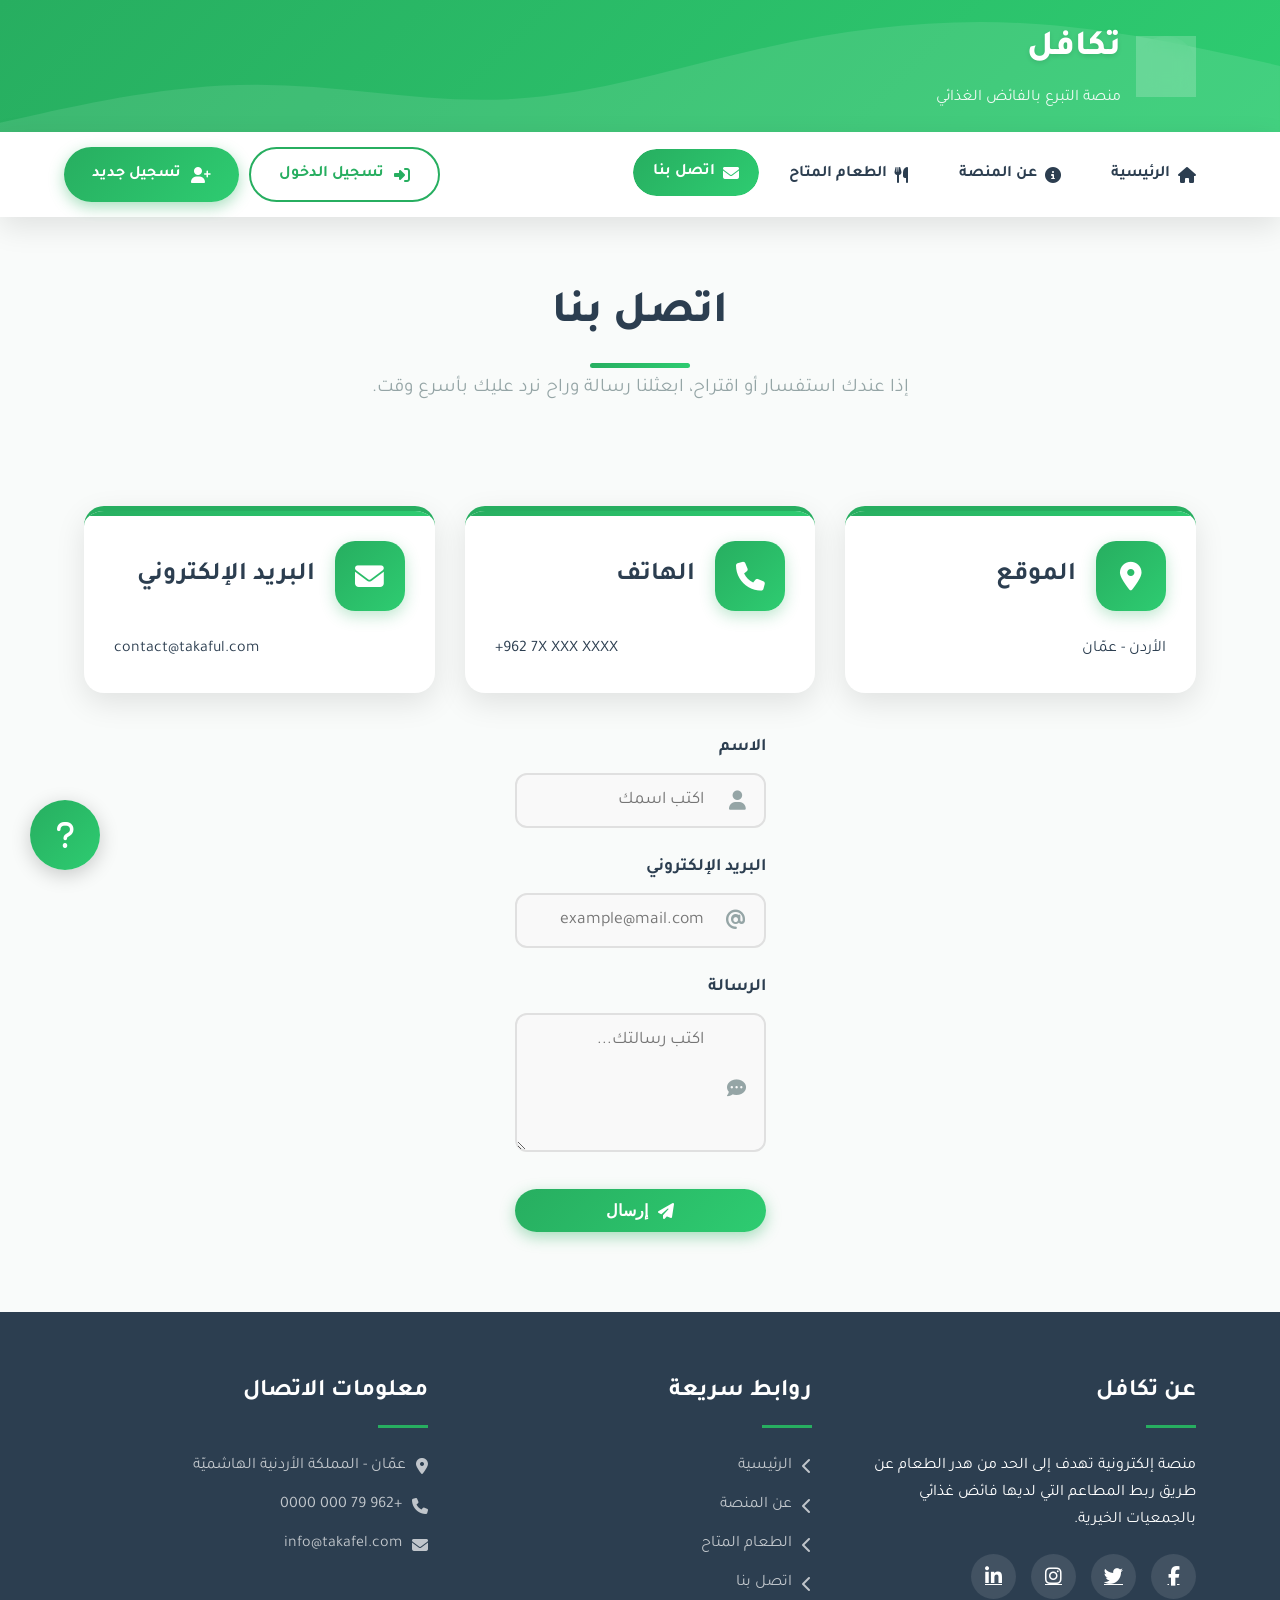
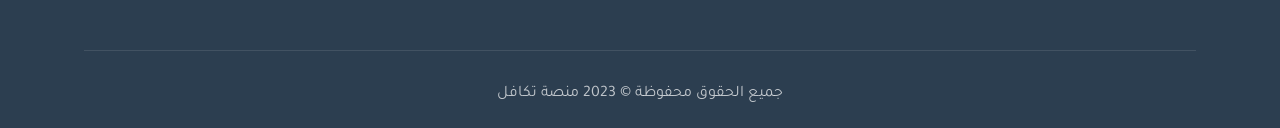
==== Takaful/project/html/contact.html @ 2a590113 "Add files via upload" ====
<!DOCTYPE html>
<html lang="ar" dir="rtl">
<head>
  <meta charset="UTF-8">
  <meta name="viewport" content="width=device-width, initial-scale=1.0">
  <title>اتصل بنا - تكافل</title>

  <!-- نفس روابط الهوم عشان نفس الخط والستايل -->
  <link rel="stylesheet" href="https://cdnjs.cloudflare.com/ajax/libs/font-awesome/6.4.0/css/all.min.css">
  <link href="https://fonts.googleapis.com/css2?family=Tajawal:wght@300;400;500;700;800&display=swap" rel="stylesheet">
  <link rel="stylesheet" href="../css/style.css">
</head>

<body>
  <!-- نفس الهيدر تبع الهوم -->
  <header>
    <div class="container">
      <div class="header-content">
        <div class="logo">
          <div class="logo-icon">
            <i class="fas fa-hands-helping"></i>
          </div>
          <div class="logo-text">
            <h1>تكافل</h1>
            <p>منصة التبرع بالفائض الغذائي</p>
          </div>
        </div>
      </div>
    </div>
  </header>

  <!-- نفس الناف + تفعيل اتصل بنا -->
  <nav>
    <div class="container nav-container">
      <ul class="nav-links">
        <li><a href="index.html"><i class="fas fa-home"></i> الرئيسية</a></li>
        <li><a href="about.html"><i class="fas fa-info-circle"></i> عن المنصة</a></li>
        <li><a href="food-available.html"><i class="fas fa-utensils"></i> الطعام المتاح</a></li>
        <li><a href="#" class="active"><i class="fas fa-envelope"></i> اتصل بنا</a></li>
      </ul>

      <div class="auth-buttons">
        <a href="login.html" class="btn btn-outline">
          <i class="fas fa-sign-in-alt"></i> تسجيل الدخول
        </a>
        <a href="register.html" class="btn btn-primary">
          <i class="fas fa-user-plus"></i> تسجيل جديد
        </a>
      </div>
    </div>
  </nav>

  <!-- محتوى الصفحة بنفس كلاسّات الستايل الأساسي -->
  <main class="container">
    <section class="page" style="padding-top: 60px;">
      <div class="section-header">
        <h2>اتصل بنا</h2>
        <p>إذا عندك استفسار أو اقتراح، ابعثلنا رسالة وراح نرد عليك بأسرع وقت.</p>
      </div>

      <div class="food-grid">
        <div class="card">
          <div class="card-header">
            <div class="card-icon"><i class="fas fa-map-marker-alt"></i></div>
            <h3>الموقع</h3>
          </div>
          <p>الأردن - عمّان</p>
        </div>

        <div class="card">
          <div class="card-header">
            <div class="card-icon"><i class="fas fa-phone"></i></div>
            <h3>الهاتف</h3>
          </div>
          <p dir="ltr">+962 7X XXX XXXX</p>
        </div>

        <div class="card">
          <div class="card-header">
            <div class="card-icon"><i class="fas fa-envelope"></i></div>
            <h3>البريد الإلكتروني</h3>
          </div>
          <p dir="ltr">contact@takaful.com</p>
        </div>
      </div>

      <div class="form-container" style="margin-top: 40px;">
        <form>
          <div class="form-group">
            <label for="name">الاسم</label>
            <div class="input-with-icon">
              <input type="text" id="name" placeholder="اكتب اسمك" required>
              <i class="fas fa-user"></i>
            </div>
          </div>

          <div class="form-group">
            <label for="email">البريد الإلكتروني</label>
            <div class="input-with-icon">
              <input type="email" id="email" placeholder="example@mail.com" required>
              <i class="fas fa-at"></i>
            </div>
          </div>

          <div class="form-group">
            <label for="message">الرسالة</label>
            <div class="input-with-icon">
              <textarea id="message" rows="5" placeholder="اكتب رسالتك..." required></textarea>
              <i class="fas fa-comment-dots"></i>
            </div>
          </div>

          <button type="submit" class="btn btn-primary btn-block">
            <i class="fas fa-paper-plane"></i> إرسال
          </button>
        </form>
      </div>
    </section>
  </main>

  <footer>
        <div class="container">
            <div class="footer-content">
                <div class="footer-column">
                    <h3>عن تكافل</h3>
                    <p>منصة إلكترونية تهدف إلى الحد من هدر الطعام عن طريق ربط المطاعم التي لديها فائض غذائي بالجمعيات الخيرية.</p>
                    <div class="social-links">
                        <a href="#"><i class="fab fa-facebook-f"></i></a>
                        <a href="#"><i class="fab fa-twitter"></i></a>
                        <a href="#"><i class="fab fa-instagram"></i></a>
                        <a href="#"><i class="fab fa-linkedin-in"></i></a>
                    </div>
                </div>
                
                <div class="footer-column">
                    <h3>روابط سريعة</h3>
                    <ul class="footer-links">
                        <li><a href="index.html"><i class="fas fa-chevron-left"></i> الرئيسية</a></li>
                        <li><a href="about.html"><i class="fas fa-chevron-left"></i> عن المنصة</a></li>
                        <li><a href="food-available.html"><i class="fas fa-chevron-left"></i> الطعام المتاح</a></li>
                        <li><a href="#"><i class="fas fa-chevron-left"></i> اتصل بنا</a></li>
                    </ul>
                </div>
                
                <div class="footer-column">
                    <h3>معلومات الاتصال</h3>
                    <ul class="footer-links">
                        <li><a href="#"><i class="fas fa-map-marker-alt"></i> عمّان - المملكة الأردنية الهاشميّة</a></li>
                        <li><a href="tel:+962790000000"><i class="fas fa-phone"></i> +962 79 000 0000</a></li>
                        <li><a href="mailto:info@takafel.com"><i class="fas fa-envelope"></i> info@takafel.com</a></li>
                    </ul>
                </div>
            </div>
            
            <div class="copyright">
                <p>جميع الحقوق محفوظة &copy; 2023 منصة تكافل</p>
            </div>
        </div>
    </footer>
    
    <!-- زر عائم للمساعدة -->
    <div class="floating-icon" onclick="alert('مرحباً! كيف يمكنني مساعدتك؟')">
        <i class="fas fa-question"></i>
    </div>
        <script type="module" src="../js/navbar.js"></script>

</body>
</html>
---- Takaful/project/css/style.css ----
/* style.css */
:root {
    --primary: #27ae60;
    --primary-light: #2ecc71;
    --primary-dark: #219653;
    --secondary: #e67e22;
    --accent: #e74c3c;
    --dark: #2c3e50;
    --light: #ecf0f1;
    --gray: #95a5a6;
    --gradient: linear-gradient(135deg, var(--primary) 0%, var(--primary-light) 100%);
    --gradient-secondary: linear-gradient(135deg, var(--secondary) 0%, #f39c12 100%);
    --shadow: 0 10px 30px rgba(0, 0, 0, 0.1);
    --shadow-hover: 0 15px 40px rgba(0, 0, 0, 0.15);
    --transition: all 0.4s cubic-bezier(0.175, 0.885, 0.32, 1.275);
}

* {
    margin: 0;
    padding: 0;
    box-sizing: border-box;
}

html {
    scroll-behavior: smooth;
}

body {
    font-family: 'Tajawal', sans-serif;
    line-height: 1.7;
    color: var(--dark);
    background-color: #f9fbfa;
    overflow-x: hidden;
}

.container {
    width: 90%;
    max-width: 1300px;
    margin: 0 auto;
    padding: 0 20px;
}

/* الهيدر */
header {
    background: var(--gradient);
    color: white;
    padding: 20px 0;
    position: relative;
    overflow: hidden;
    box-shadow: 0 5px 15px rgba(0, 0, 0, 0.1);
}

header::before {
    content: "";
    position: absolute;
    top: 0;
    right: 0;
    width: 100%;
    height: 100%;
    background: url('data:image/svg+xml;utf8,<svg xmlns="http://www.w3.org/2000/svg" viewBox="0 0 1440 320"><path fill="%23ffffff" fill-opacity="0.1" d="M0,224L48,213.3C96,203,192,181,288,181.3C384,181,480,203,576,197.3C672,192,768,160,864,138.7C960,117,1056,107,1152,112C1248,117,1344,139,1392,149.3L1440,160L1440,320L1392,320C1344,320,1248,320,1152,320C1056,320,960,320,864,320C768,320,672,320,576,320C480,320,384,320,288,320C192,320,96,320,48,320L0,320Z"></path></svg>');
    background-size: cover;
    background-position: center;
}

.header-content {
    display: flex;
    justify-content: space-between;
    align-items: center;
    position: relative;
    z-index: 2;
}

.logo {
    display: flex;
    align-items: center;
    gap: 15px;
}

.logo-icon {
    width: 60px;
    height: 60px;
    background: rgba(255, 255, 255, 0.2);
    border-radius: 50%;
    display: flex;
    align-items: center;
    justify-content: center;
    font-size: 1.8rem;
    backdrop-filter: blur(10px);
    border: 1px solid rgba(255, 255, 255, 0.3);
}

.logo-text h1 {
    font-size: 2.2rem;
    font-weight: 800;
    margin-bottom: 5px;
    text-shadow: 0 2px 5px rgba(0, 0, 0, 0.1);
}

.logo-text p {
    font-size: 1rem;
    opacity: 0.9;
}

.header-buttons {
    display: flex;
    gap: 15px;
}

/* التنقل */
nav {
    background: white;
    box-shadow: var(--shadow);
    position: sticky;
    top: 0;
    z-index: 1000;
    backdrop-filter: blur(10px);
    background: rgba(255, 255, 255, 0.95);
}

.nav-container {
    display: flex;
    justify-content: space-between;
    align-items: center;
    padding: 15px 0;
}

.nav-links {
    display: flex;
    list-style: none;
    gap: 10px;
}
.nav-btn.active {
  background-color: #2ecc71;
  color: white;
  border-radius: 30px;
}

.nav-links a {
    text-decoration: none;
    color: var(--dark);
    font-weight: 600;
    padding: 10px 20px;
    border-radius: 30px;
    transition: var(--transition);
    display: flex;
    align-items: center;
    gap: 8px;
    position: relative;
    overflow: hidden;
}

.nav-links a::before {
    content: "";
    position: absolute;
    top: 0;
    right: 0;
    width: 0;
    height: 100%;
    background: var(--gradient);
    transition: var(--transition);
    z-index: -1;
    border-radius: 30px;
}

.nav-links a:hover::before, .nav-links a.active::before {
    width: 100%;
}

.nav-links a:hover, .nav-links a.active {
    color: white;
    transform: translateY(-2px);
}

.auth-buttons {
    display: flex;
    gap: 10px;
}

/* الأزرار */
.btn {
    display: inline-flex;
    align-items: center;
    justify-content: center;
    gap: 10px;
    padding: 12px 28px;
    border: none;
    border-radius: 50px;
    font-size: 1rem;
    font-weight: 600;
    cursor: pointer;
    transition: var(--transition);
    text-decoration: none;
    position: relative;
    overflow: hidden;
}

.btn::before {
    content: "";
    position: absolute;
    top: 0;
    right: 0;
    width: 100%;
    height: 100%;
    background: rgba(255, 255, 255, 0.1);
    transform: translateX(-100%);
    transition: transform 0.6s;
}

.btn:hover::before {
    transform: translateX(0);
}

.btn-primary {
    background: var(--gradient);
    color: white;
    box-shadow: 0 5px 15px rgba(39, 174, 96, 0.4);
}

.btn-primary:hover {
    transform: translateY(-3px);
    box-shadow: 0 8px 20px rgba(39, 174, 96, 0.6);
}

.btn-secondary {
    background: var(--gradient-secondary);
    color: white;
    box-shadow: 0 5px 15px rgba(230, 126, 34, 0.4);
}

.btn-secondary:hover {
    transform: translateY(-3px);
    box-shadow: 0 8px 20px rgba(230, 126, 34, 0.6);
}

.btn-outline {
    background: transparent;
    color: var(--primary);
    border: 2px solid var(--primary);
}

.btn-outline:hover {
    background: var(--primary);
    color: white;
    transform: translateY(-3px);
}

.btn-accent {
    background: var(--accent);
    color: white;
    box-shadow: 0 5px 15px rgba(231, 76, 60, 0.4);
}

.btn-accent:hover {
    transform: translateY(-3px);
    box-shadow: 0 8px 20px rgba(231, 76, 60, 0.6);
}

.btn-block {
    width: 100%;
}

/* الأقسام */
.page {
    padding: 80px 0;
    min-height: 100vh;
    display: flex;
    flex-direction: column;
    justify-content: center;
}

.section-header {
    text-align: center;
    margin-bottom: 60px;
}

.section-header h2 {
    font-size: 2.8rem;
    color: var(--dark);
    margin-bottom: 20px;
    position: relative;
    display: inline-block;
    font-weight: 800;
}

.section-header h2::after {
    content: "";
    position: absolute;
    bottom: -15px;
    right: 50%;
    transform: translateX(50%);
    width: 100px;
    height: 5px;
    background: var(--gradient);
    border-radius: 5px;
}

.section-header p {
    color: var(--gray);
    max-width: 700px;
    margin: 0 auto;
    font-size: 1.2rem;
}

/* البطاقات */
.card {
    background: white;
    border-radius: 20px;
    box-shadow: var(--shadow);
    padding: 30px;
    transition: var(--transition);
    border-top: 5px solid var(--primary);
    position: relative;
    overflow: hidden;
}

.card::before {
    content: "";
    position: absolute;
    top: 0;
    right: 0;
    width: 100%;
    height: 5px;
    background: var(--gradient);
}

.card:hover {
    transform: translateY(-10px);
    box-shadow: var(--shadow-hover);
}

.card-header {
    display: flex;
    align-items: center;
    gap: 20px;
    margin-bottom: 25px;
}

.card-icon {
    width: 70px;
    height: 70px;
    background: var(--gradient);
    border-radius: 20px;
    display: flex;
    align-items: center;
    justify-content: center;
    font-size: 1.8rem;
    color: white;
    box-shadow: 0 5px 15px rgba(39, 174, 96, 0.3);
}

.card-header h3 {
    font-size: 1.6rem;
    color: var(--dark);
    font-weight: 700;
}

/* النماذج */
.form-container {
    max-width: 600px;
    margin: 0 auto;
}

.form-group {
    margin-bottom: 25px;
    position: relative;
}

label {
    display: block;
    margin-bottom: 10px;
    font-weight: 600;
    color: var(--dark);
    font-size: 1.1rem;
}

.input-with-icon {
    position: relative;
}

.input-with-icon i {
    position: absolute;
    right: 20px;
    top: 50%;
    transform: translateY(-50%);
    color: var(--gray);
    font-size: 1.2rem;
}

input, select, textarea {
    width: 100%;
    padding: 15px 60px 15px 20px;
    border: 2px solid #e0e0e0;
    border-radius: 12px;
    font-size: 1.1rem;
    transition: var(--transition);
    font-family: 'Tajawal', sans-serif;
    background: #f9f9f9;
}

input:focus, select:focus, textarea:focus {
    outline: none;
    border-color: var(--primary);
    background: white;
    box-shadow: 0 0 0 4px rgba(39, 174, 96, 0.1);
}

/* قائمة الطعام */
.food-grid {
    display: grid;
    grid-template-columns: repeat(auto-fill, minmax(320px, 1fr));
    gap: 30px;
    margin-top: 40px;
}

.food-card {
    background: white;
    border-radius: 20px;
    overflow: hidden;
    box-shadow: var(--shadow);
    transition: var(--transition);
    position: relative;
}

.food-card:hover {
    transform: translateY(-10px) scale(1.02);
    box-shadow: var(--shadow-hover);
}

.food-image {
    height: 200px;
    background: var(--gradient);
    display: flex;
    align-items: center;
    justify-content: center;
    color: white;
    font-size: 4rem;
    position: relative;
    overflow: hidden;
}

.food-image::before {
    content: "";
    position: absolute;
    top: 0;
    right: 0;
    width: 100%;
    height: 100%;
    background: url('data:image/svg+xml;utf8,<svg xmlns="http://www.w3.org/2000/svg" viewBox="0 0 1440 320"><path fill="%23ffffff" fill-opacity="0.1" d="M0,224L48,213.3C96,203,192,181,288,181.3C384,181,480,203,576,197.3C672,192,768,160,864,138.7C960,117,1056,107,1152,112C1248,117,1344,139,1392,149.3L1440,160L1440,320L1392,320C1344,320,1248,320,1152,320C1056,320,960,320,864,320C768,320,672,320,576,320C480,320,384,320,288,320C192,320,96,320,48,320L0,320Z"></path></svg>');
    background-size: cover;
    background-position: center;
}

.food-content {
    padding: 25px;
}

.food-title {
    font-size: 1.5rem;
    margin-bottom: 15px;
    color: var(--dark);
    font-weight: 700;
}

.food-details {
    margin-bottom: 25px;
}

.food-detail {
    display: flex;
    align-items: center;
    gap: 12px;
    margin-bottom: 12px;
    color: var(--gray);
}

.food-detail i {
    color: var(--primary);
    width: 20px;
    font-size: 1.2rem;
}

.food-badge {
    position: absolute;
    top: 20px;
    left: 20px;
    background: var(--accent);
    color: white;
    padding: 5px 15px;
    border-radius: 30px;
    font-size: 0.9rem;
    font-weight: 600;
    box-shadow: 0 3px 10px rgba(231, 76, 60, 0.3);
}

/* إحصائيات */
.stats {
    display: flex;
    justify-content: space-around;
    flex-wrap: wrap;
    gap: 30px;
    margin: 60px 0;
}

.stat-item {
    text-align: center;
    padding: 30px;
    border-radius: 20px;
    background: white;
    box-shadow: var(--shadow);
    transition: var(--transition);
    flex: 1;
    min-width: 200px;
}

.stat-item:hover {
    transform: translateY(-10px);
    box-shadow: var(--shadow-hover);
}

.stat-icon {
    width: 80px;
    height: 80px;
    background: var(--gradient);
    border-radius: 50%;
    display: flex;
    align-items: center;
    justify-content: center;
    margin: 0 auto 20px;
    font-size: 2rem;
    color: white;
}

.stat-number {
    font-size: 2.5rem;
    font-weight: 800;
    color: var(--primary);
    margin-bottom: 10px;
}

.stat-text {
    color: var(--gray);
    font-weight: 600;
}

/* فوتر */
footer {
    background: var(--dark);
    color: white;
    padding: 60px 0 20px;
}

.footer-content {
    display: grid;
    grid-template-columns: repeat(auto-fit, minmax(250px, 1fr));
    gap: 40px;
    margin-bottom: 40px;
}

.footer-column h3 {
    font-size: 1.5rem;
    margin-bottom: 25px;
    position: relative;
    padding-bottom: 15px;
    font-weight: 700;
}

.footer-column h3::after {
    content: "";
    position: absolute;
    bottom: 0;
    right: 0;
    width: 50px;
    height: 3px;
    background: var(--primary);
}

.footer-links {
    list-style: none;
}

.footer-links li {
    margin-bottom: 12px;
}

.footer-links a {
    color: rgba(255,255,255,0.7);
    text-decoration: none;
    transition: var(--transition);
    display: flex;
    align-items: center;
    gap: 10px;
}

.footer-links a:hover {
    color: white;
    padding-right: 10px;
}

.social-links {
    display: flex;
    gap: 15px;
    margin-top: 20px;
}

.social-links a {
    display: flex;
    align-items: center;
    justify-content: center;
    width: 45px;
    height: 45px;
    background: rgba(255,255,255,0.1);
    border-radius: 50%;
    color: white;
    transition: var(--transition);
    font-size: 1.2rem;
}

.social-links a:hover {
    background: var(--primary);
    transform: translateY(-5px);
}

.copyright {
    text-align: center;
    padding-top: 30px;
    border-top: 1px solid rgba(255,255,255,0.1);
    font-size: 1rem;
    color: rgba(255,255,255,0.7);
}

/* إخفاء الأقسام */
.hidden {
    display: none;
}

/* تأثيرات إضافية */
.floating-icon {
    position: fixed;
    bottom: 30px;
    left: 30px;
    width: 70px;
    height: 70px;
    background: var(--gradient);
    color: white;
    border-radius: 50%;
    display: flex;
    align-items: center;
    justify-content: center;
    font-size: 1.8rem;
    box-shadow: 0 5px 20px rgba(0,0,0,0.2);
    z-index: 99;
    cursor: pointer;
    transition: var(--transition);
    animation: pulse 2s infinite;
}

.floating-icon:hover {
    transform: scale(1.1);
    box-shadow: 0 8px 25px rgba(0,0,0,0.3);
}

@keyframes pulse {
    0% {
        box-shadow: 0 0 0 0 rgba(39, 174, 96, 0.7);
    }
    70% {
        box-shadow: 0 0 0 15px rgba(39, 174, 96, 0);
    }
    100% {
        box-shadow: 0 0 0 0 rgba(39, 174, 96, 0);
    }
}

.hero {
    background: var(--gradient);
    color: white;
    padding: 100px 0;
    text-align: center;
    position: relative;
    overflow: hidden;
}

.hero::before {
    content: "";
    position: absolute;
    top: 0;
    right: 0;
    width: 100%;
    height: 100%;
    background: url('data:image/svg+xml;utf8,<svg xmlns="http://www.w3.org/2000/svg" viewBox="0 0 1440 320"><path fill="%23ffffff" fill-opacity="0.1" d="M0,224L48,213.3C96,203,192,181,288,181.3C384,181,480,203,576,197.3C672,192,768,160,864,138.7C960,117,1056,107,1152,112C1248,117,1344,139,1392,149.3L1440,160L1440,320L1392,320C1344,320,1248,320,1152,320C1056,320,960,320,864,320C768,320,672,320,576,320C480,320,384,320,288,320C192,320,96,320,48,320L0,320Z"></path></svg>');
    background-size: cover;
    background-position: center;
}

.hero-content {
    position: relative;
    z-index: 2;
    max-width: 800px;
    margin: 0 auto;
}

.hero h1 {
    font-size: 3.5rem;
    margin-bottom: 20px;
    font-weight: 800;
    text-shadow: 0 2px 10px rgba(0,0,0,0.1);
}

.hero p {
    font-size: 1.3rem;
    margin-bottom: 40px;
    opacity: 0.9;
}

.hero-buttons {
    display: flex;
    gap: 15px;
    justify-content: center;
    flex-wrap: wrap;
}

/* التجاوب مع الشاشات الصغيرة */
@media (max-width: 992px) {
    .header-content {
        flex-direction: column;
        text-align: center;
        gap: 20px;
    }
    
    .nav-container {
        flex-direction: column;
        gap: 20px;
    }
    
    .nav-links {
        flex-wrap: wrap;
        justify-content: center;
    }
    
    .food-grid {
        grid-template-columns: 1fr;
    }
    
    .hero h1 {
        font-size: 2.5rem;
    }
    
    .section-header h2 {
        font-size: 2.2rem;
    }
}

@media (max-width: 768px) {
    .stats {
        flex-direction: column;
    }
    
    .floating-icon {
        bottom: 20px;
        left: 20px;
        width: 60px;
        height: 60px;
        font-size: 1.5rem;
    }
    
    .hero-buttons {
        flex-direction: column;
        align-items: center;
    }
    
    .hero-buttons .btn {
        width: 100%;
        max-width: 300px;
    }
}

/* About Page */
.about-page{
  padding: 50px 0 70px;
}

.about-page .section-header{
  text-align: center;
  margin-bottom: 28px;
}

.about-page .lead{
  max-width: 900px;
  margin: 10px auto 0;
  line-height: 1.9;
  opacity: 0.9;
}

.about-grid{
  margin-top: 22px;
}

.services-card{
  margin-top: 22px;
}

.feature-list{
  list-style: none;
  padding: 0;
  margin: 0;
}

.feature-list li{
  display: flex;
  gap: 10px;
  align-items: flex-start;
  padding: 12px 0;
  border-bottom: 1px solid rgba(0,0,0,0.06);
}

.feature-list li:last-child{
  border-bottom: none;
}

.feature-list li i{
  margin-top: 3px;
  font-size: 1.05rem;
}
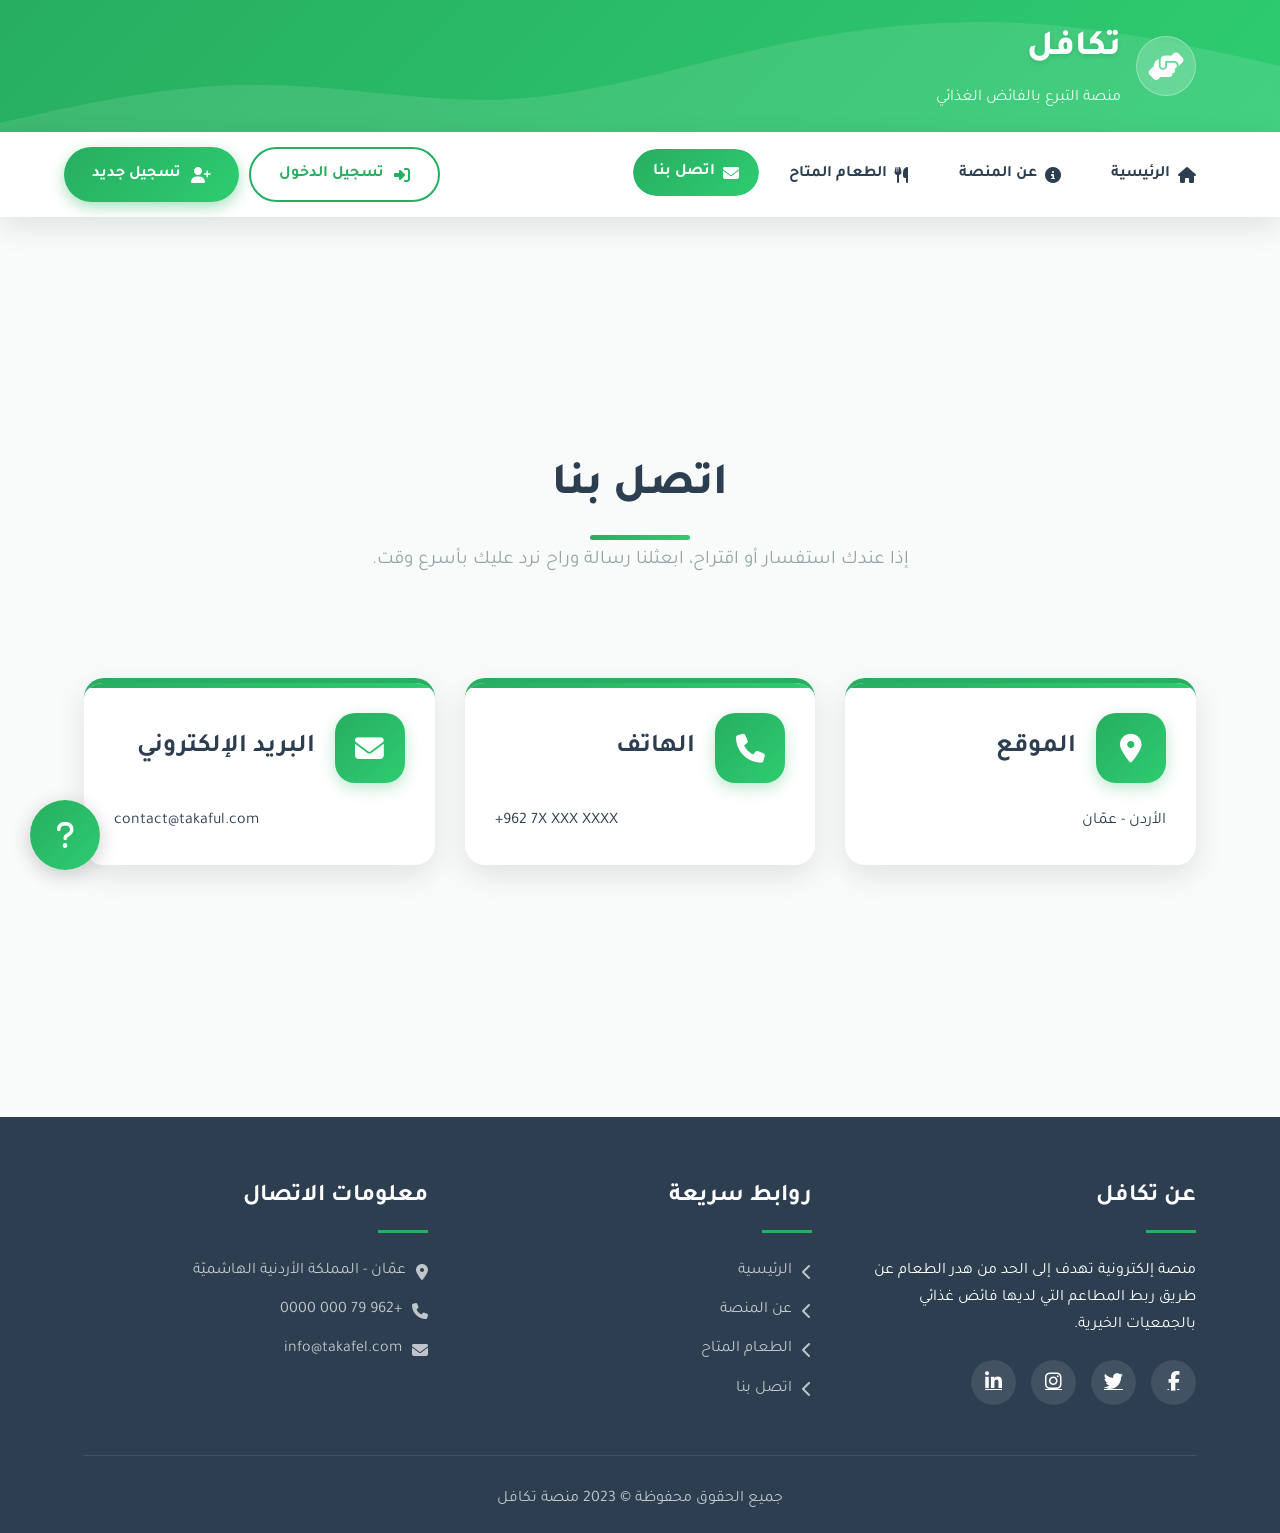
==== commit 9b681018: "Add files via upload" ====
--- a/Takaful/project/html/contact.html
+++ b/Takaful/project/html/contact.html
@@ -83,38 +83,6 @@
           <p dir="ltr">contact@takaful.com</p>
         </div>
       </div>
-
-      <div class="form-container" style="margin-top: 40px;">
-        <form>
-          <div class="form-group">
-            <label for="name">الاسم</label>
-            <div class="input-with-icon">
-              <input type="text" id="name" placeholder="اكتب اسمك" required>
-              <i class="fas fa-user"></i>
-            </div>
-          </div>
-
-          <div class="form-group">
-            <label for="email">البريد الإلكتروني</label>
-            <div class="input-with-icon">
-              <input type="email" id="email" placeholder="example@mail.com" required>
-              <i class="fas fa-at"></i>
-            </div>
-          </div>
-
-          <div class="form-group">
-            <label for="message">الرسالة</label>
-            <div class="input-with-icon">
-              <textarea id="message" rows="5" placeholder="اكتب رسالتك..." required></textarea>
-              <i class="fas fa-comment-dots"></i>
-            </div>
-          </div>
-
-          <button type="submit" class="btn btn-primary btn-block">
-            <i class="fas fa-paper-plane"></i> إرسال
-          </button>
-        </form>
-      </div>
     </section>
   </main>
 
@@ -165,4 +133,4 @@
         <script type="module" src="../js/navbar.js"></script>
 
 </body>
-</html>
+</html>
